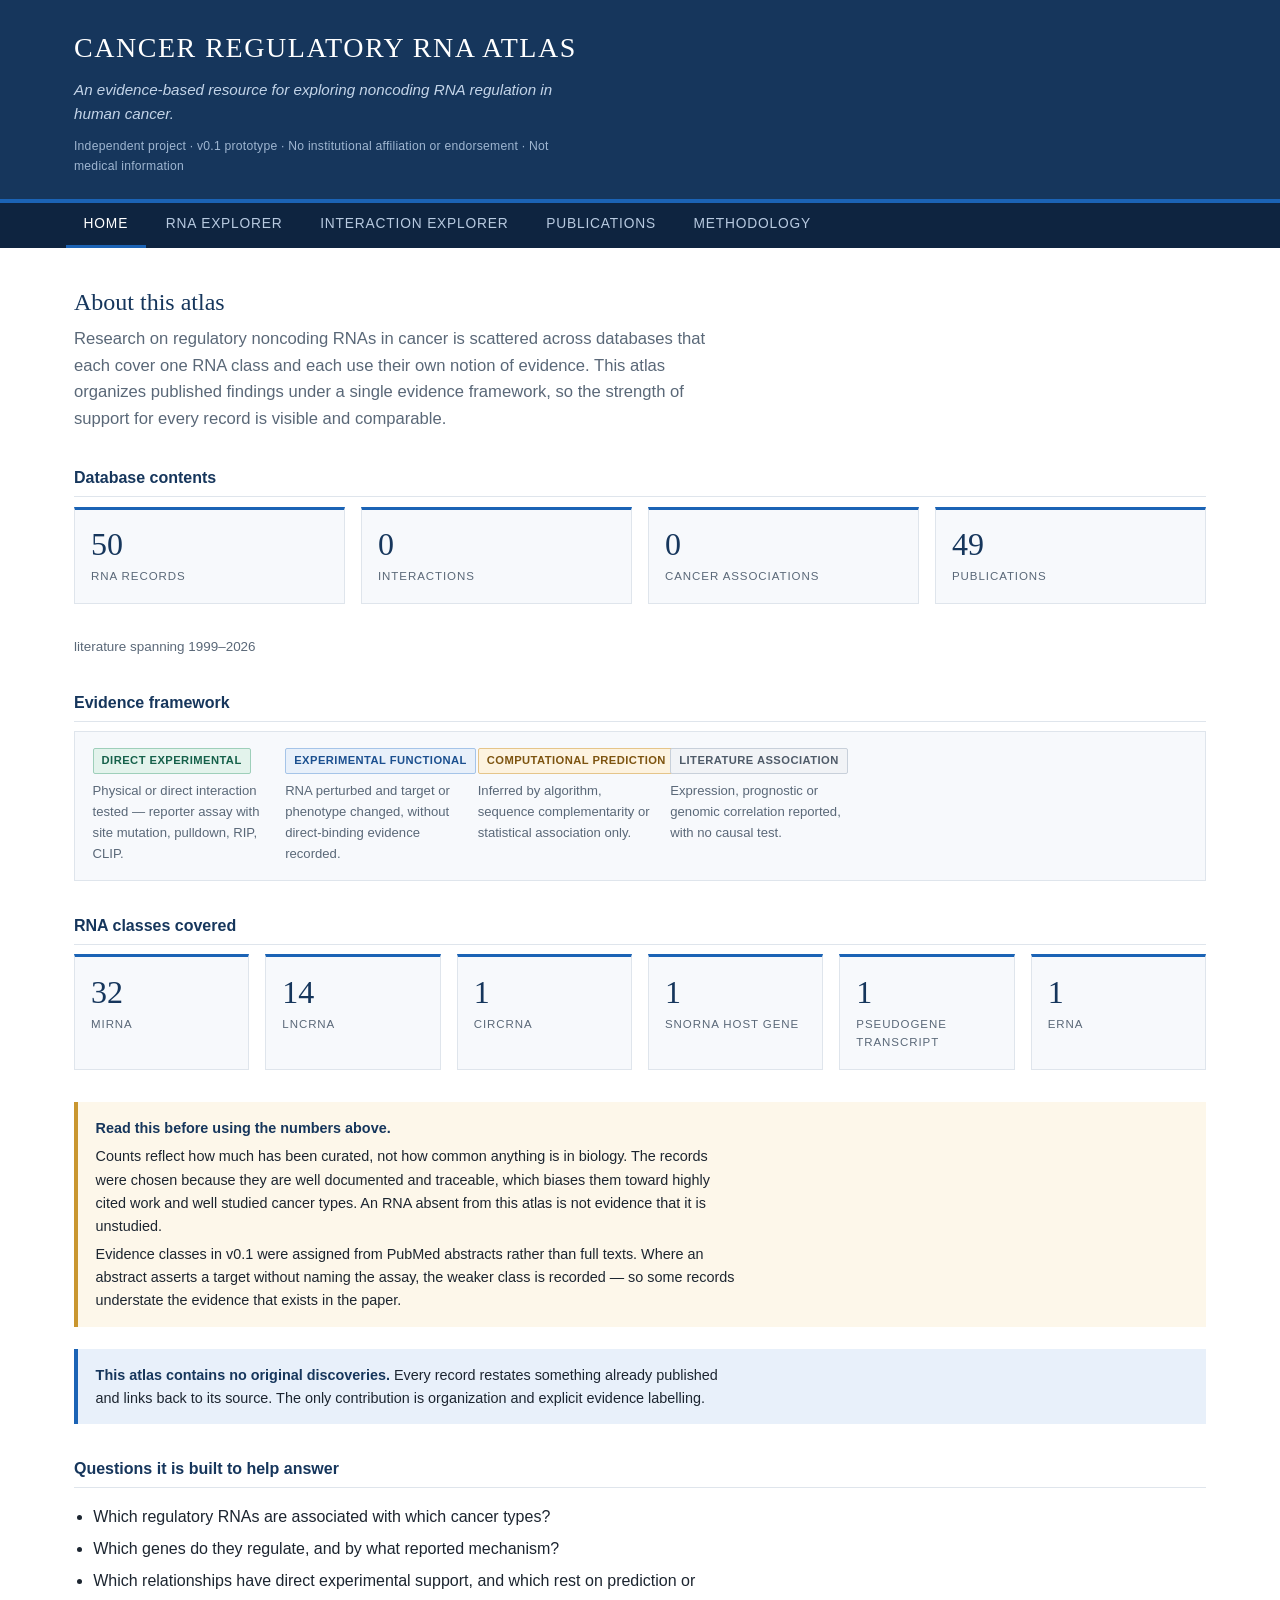
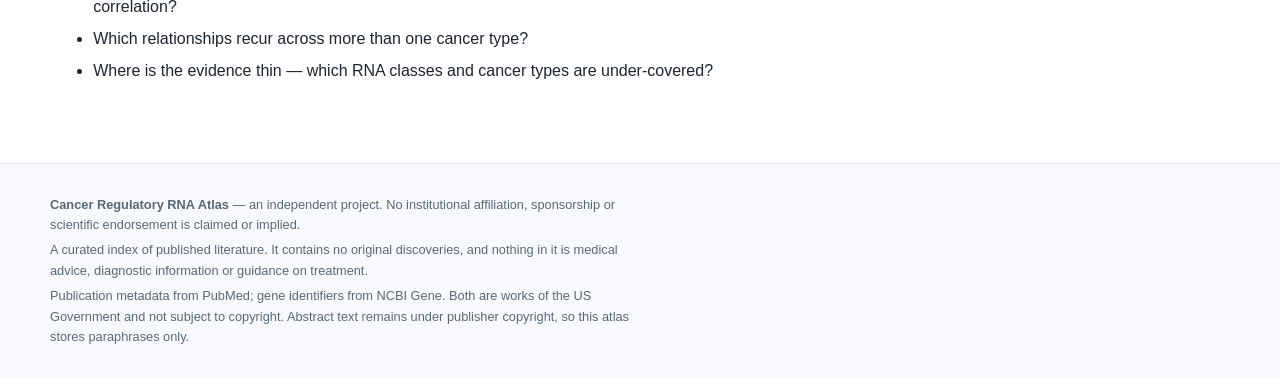
==== website/index.html @ 96b84d6e "Add website prototype, workbook, QC report and Night 1 status Website: five sections with working se" ====
<!DOCTYPE html>
<html lang="en">
<head>
<meta charset="utf-8">
<meta name="viewport" content="width=device-width, initial-scale=1">
<title>Cancer Regulatory RNA Atlas</title>
<meta name="description" content="An evidence-based resource for exploring noncoding RNA regulation in human cancer.">
<link rel="stylesheet" href="styles.css">
</head>
<body>

<header class="masthead">
  <div class="masthead-inner">
    <h1>Cancer Regulatory RNA Atlas</h1>
    <p class="subtitle">An evidence-based resource for exploring noncoding RNA regulation in human cancer.</p>
    <p class="disclaimer">Independent project &middot; v0.1 prototype &middot; No institutional affiliation or endorsement &middot; Not medical information</p>
  </div>
</header>

<nav class="tabs">
  <ul role="tablist">
    <li><button role="tab" data-panel="home" aria-selected="true">Home</button></li>
    <li><button role="tab" data-panel="rnas" aria-selected="false">RNA Explorer</button></li>
    <li><button role="tab" data-panel="interactions" aria-selected="false">Interaction Explorer</button></li>
    <li><button role="tab" data-panel="publications" aria-selected="false">Publications</button></li>
    <li><button role="tab" data-panel="methodology" aria-selected="false">Methodology</button></li>
  </ul>
</nav>

<main>

<!-- ============================ HOME ============================ -->
<section class="panel" id="panel-home">
  <h2>About this atlas</h2>
  <p class="lede">
    Research on regulatory noncoding RNAs in cancer is scattered across databases that each cover
    one RNA class and each use their own notion of evidence. This atlas organizes published
    findings under a single evidence framework, so the strength of support for every record is
    visible and comparable.
  </p>

  <h3>Database contents</h3>
  <div class="stats" id="home-stats"></div>
  <p class="result-count" id="home-generated"></p>

  <h3>Evidence framework</h3>
  <div class="ev-key">
    <div><span class="ev ev-direct">Direct experimental</span>
      Physical or direct interaction tested — reporter assay with site mutation, pulldown, RIP, CLIP.</div>
    <div><span class="ev ev-functional">Experimental functional</span>
      RNA perturbed and target or phenotype changed, without direct-binding evidence recorded.</div>
    <div><span class="ev ev-computational">Computational prediction</span>
      Inferred by algorithm, sequence complementarity or statistical association only.</div>
    <div><span class="ev ev-literature">Literature association</span>
      Expression, prognostic or genomic correlation reported, with no causal test.</div>
  </div>

  <h3>RNA classes covered</h3>
  <div class="stats" id="home-categories"></div>

  <div class="notice caution">
    <p><strong>Read this before using the numbers above.</strong></p>
    <p>Counts reflect how much has been curated, not how common anything is in biology. The records
      were chosen because they are well documented and traceable, which biases them toward highly
      cited work and well studied cancer types. An RNA absent from this atlas is not evidence that
      it is unstudied.</p>
    <p>Evidence classes in v0.1 were assigned from PubMed abstracts rather than full texts. Where an
      abstract asserts a target without naming the assay, the weaker class is recorded — so some
      records understate the evidence that exists in the paper.</p>
  </div>

  <div class="notice">
    <p><strong>This atlas contains no original discoveries.</strong> Every record restates something
      already published and links back to its source. The only contribution is organization and
      explicit evidence labelling.</p>
  </div>

  <h3>Questions it is built to help answer</h3>
  <ul class="plain">
    <li>Which regulatory RNAs are associated with which cancer types?</li>
    <li>Which genes do they regulate, and by what reported mechanism?</li>
    <li>Which relationships have direct experimental support, and which rest on prediction or correlation?</li>
    <li>Which relationships recur across more than one cancer type?</li>
    <li>Where is the evidence thin — which RNA classes and cancer types are under-covered?</li>
  </ul>
</section>

<!-- ======================== RNA EXPLORER ======================== -->
<section class="panel" id="panel-rnas" hidden>
  <h2>RNA Explorer</h2>
  <p class="lede">Curated regulatory noncoding RNA records. Every identifier was resolved against
    NCBI Gene during curation; none were entered from memory.</p>

  <div class="controls">
    <div class="field grow">
      <label for="rna-q">Search name, alias or identifier</label>
      <input type="search" id="rna-q" placeholder="e.g. HOTAIR, MIR21, NCBIGene:378938" autocomplete="off">
    </div>
    <div class="field">
      <label for="rna-cat">RNA class</label>
      <select id="rna-cat"><option value="">All classes</option></select>
    </div>
    <div class="field">
      <label for="rna-id-state">Identifier</label>
      <select id="rna-id-state">
        <option value="">Any</option>
        <option value="has">Has stable identifier</option>
        <option value="none">No identifier available</option>
      </select>
    </div>
    <div class="field">
      <label for="rna-sort">Sort</label>
      <select id="rna-sort">
        <option value="name">Name (A&ndash;Z)</option>
        <option value="category">RNA class</option>
      </select>
    </div>
    <button class="reset" data-reset="rnas">Reset</button>
  </div>

  <p class="result-count" id="rna-count"></p>
  <div id="rna-results"></div>
</section>

<!-- ==================== INTERACTION EXPLORER ==================== -->
<section class="panel" id="panel-interactions" hidden>
  <h2>Interaction Explorer</h2>
  <p class="lede">RNA&ndash;target relationships, each carrying one evidence class and a resolvable
    source citation.</p>

  <div class="controls">
    <div class="field grow">
      <label for="int-q">Search RNA, target or method</label>
      <input type="search" id="int-q" placeholder="e.g. PTEN, sponging, reporter assay" autocomplete="off">
    </div>
    <div class="field">
      <label for="int-ev">Evidence class</label>
      <select id="int-ev"><option value="">All classes</option></select>
    </div>
    <div class="field">
      <label for="int-cancer">Cancer type</label>
      <select id="int-cancer"><option value="">All cancer types</option></select>
    </div>
    <div class="field">
      <label for="int-type">Interaction type</label>
      <select id="int-type"><option value="">All types</option></select>
    </div>
    <button class="reset" data-reset="interactions">Reset</button>
  </div>

  <p class="result-count" id="int-count"></p>
  <div id="int-results"></div>

  <h3>Cancer associations</h3>
  <p>RNA&ndash;cancer associations without a specific gene target — expression differences,
    prognostic associations and genomic alterations.</p>
  <p class="result-count" id="assoc-count"></p>
  <div id="assoc-results"></div>
</section>

<!-- ======================== PUBLICATIONS ======================== -->
<section class="panel" id="panel-publications" hidden>
  <h2>Publications</h2>
  <p class="lede">Supporting literature. All metadata was verified against PubMed during curation.
    Papers flagged in PubMed as retracted were excluded; errata and published comments are kept and
    flagged so a reader can follow them.</p>

  <div class="controls">
    <div class="field grow">
      <label for="pub-q">Search title, author or journal</label>
      <input type="search" id="pub-q" placeholder="e.g. Calin, Nature, enhancer RNA" autocomplete="off">
    </div>
    <div class="field">
      <label for="pub-year-min">Year from</label>
      <input type="number" id="pub-year-min" min="1900" max="2100" placeholder="1999">
    </div>
    <div class="field">
      <label for="pub-year-max">Year to</label>
      <input type="number" id="pub-year-max" min="1900" max="2100" placeholder="2026">
    </div>
    <div class="field">
      <label for="pub-sort">Sort</label>
      <select id="pub-sort">
        <option value="year-desc">Year (newest first)</option>
        <option value="year-asc">Year (oldest first)</option>
        <option value="journal">Journal (A&ndash;Z)</option>
      </select>
    </div>
    <button class="reset" data-reset="publications">Reset</button>
  </div>

  <p class="result-count" id="pub-count"></p>
  <div id="pub-results"></div>
</section>

<!-- ======================== METHODOLOGY ======================== -->
<section class="panel" id="panel-methodology" hidden>
  <h2>Methodology, sources and limitations</h2>
  <p class="lede">The full documents live in the repository under <code>documentation/</code>. This is
    a summary of how records were made and what they can and cannot support.</p>

  <h3>How records were curated</h3>
  <p>Records were curated by hand from two official sources: <a href="https://pubmed.ncbi.nlm.nih.gov/">PubMed</a>
    via the <a href="https://www.ncbi.nlm.nih.gov/books/NBK25501/">NCBI E-utilities</a> for publication
    metadata and abstracts, and <a href="https://www.ncbi.nlm.nih.gov/gene/">NCBI Gene</a> for stable
    identifiers. Nothing was entered from memory. Where a candidate identifier did not resolve to
    the expected paper, the candidate was discarded rather than corrected by guesswork; the
    discarded candidates are recorded in the repository.</p>

  <h3>Evidence classification rules</h3>
  <dl class="defs">
    <dt><span class="ev ev-direct">Direct experimental</span></dt>
    <dd>The publication reports a physical or direct interaction test — a reporter assay with
      binding-site mutation, RNA pulldown, RIP, CLIP or equivalent.</dd>
    <dt><span class="ev ev-functional">Experimental functional</span></dt>
    <dd>The RNA was perturbed experimentally and the target or phenotype changed, but no
      direct-binding evidence is recorded in the source consulted.</dd>
    <dt><span class="ev ev-computational">Computational prediction</span></dt>
    <dd>Inferred by algorithm, sequence complementarity or statistical association only. Never
      recorded as experimentally validated.</dd>
    <dt><span class="ev ev-literature">Literature association</span></dt>
    <dd>Expression correlation, clinical or prognostic association, or genomic alteration, with no
      causal test.</dd>
  </dl>
  <p>The class reflects what the consulted source actually states. Where a source asserts a target
    relationship without naming the assay, the weaker class is recorded and the ambiguity noted on
    the record.</p>

  <h3>Missing information</h3>
  <p>An empty field means nothing was recorded. It never means the source tested and found no
    effect. This atlas holds no negative results, because the literature largely does not publish
    them.</p>

  <h3>Retraction screening</h3>
  <p>Parts of the noncoding-RNA literature, particularly lncRNA sponge papers from roughly
    2016&ndash;2020, have been affected by retractions and paper-mill output. Every candidate was
    checked for PubMed publication-type flags. Papers flagged as retracted were excluded. This
    used PubMed flags only; Retraction Watch has not yet been checked, and PubMed flags can lag a
    publisher's notice.</p>

  <h3>Known limitations</h3>
  <ul class="plain">
    <li><strong>Provisional evidence classes.</strong> v0.1 classes come from abstracts, not full texts.</li>
    <li><strong>Small, non-random sample.</strong> Counts measure curation effort, not biological frequency.</li>
    <li><strong>Thin enhancer RNA coverage.</strong> No curated database catalogues eRNA&ndash;target
      interactions the way miRTarBase does for miRNAs, so eRNA records come from individual papers
      and several eRNAs have no stable identifier anywhere. This is a gap in the field.</li>
    <li><strong>miRNA over-representation.</strong> miRNA databases are the most accessible, which
      pulls any atlas toward miRNAs unless it is corrected for deliberately.</li>
    <li><strong>Correlation is not causation.</strong> A literature association says nothing about
      mechanism or direction of causation.</li>
    <li><strong>No inferred mechanism.</strong> Interactions are not chained into pathways that no
      source states.</li>
    <li><strong>Not clinical information.</strong> This is a literature index for research purposes.</li>
  </ul>

  <h3>Source status</h3>
  <p>Resources reached during curation and used for records: PubMed / E-utilities, NCBI Gene, and
    Europe PMC (partially, before it began rate limiting). Resources named in the project plan but
    not yet accessed: miRTarBase, ENCORI / starBase, RNAcentral, LncBook, LncRNADisease and GEO.
    Their licence terms must be read before any record is imported from them.</p>
</section>

</main>

<footer>
  <div class="inner">
    <p><strong>Cancer Regulatory RNA Atlas</strong> &mdash; an independent project. No institutional
      affiliation, sponsorship or scientific endorsement is claimed or implied.</p>
    <p>A curated index of published literature. It contains no original discoveries, and nothing in
      it is medical advice, diagnostic information or guidance on treatment.</p>
    <p>Publication metadata from PubMed; gene identifiers from NCBI Gene. Both are works of the
      US Government and not subject to copyright. Abstract text remains under publisher copyright,
      so this atlas stores paraphrases only.</p>
  </div>
</footer>

<script src="data/data.js"></script>
<script src="script.js"></script>
</body>
</html>
---- website/styles.css ----
/* Cancer Regulatory RNA Atlas — biomedical research aesthetic:
   white ground, deep navy structure, blue accents, generous measure. */

:root {
  --navy: #16365c;
  --navy-deep: #0e2440;
  --blue: #1b63b5;
  --blue-light: #e8f0fa;
  --rule: #dfe5ec;
  --ink: #1c2530;
  --ink-soft: #5a6878;
  --bg-tint: #f7f9fc;

  /* Evidence classes, strongest to weakest. */
  --ev-direct-bg: #e3f3ec;    --ev-direct-fg: #15604a;   --ev-direct-br: #9ecfba;
  --ev-func-bg: #e8f0fa;      --ev-func-fg: #1b4f8f;     --ev-func-br: #a5c4e8;
  --ev-comp-bg: #fdf3e0;      --ev-comp-fg: #7d5410;     --ev-comp-br: #e5c58a;
  --ev-lit-bg: #f1f3f6;       --ev-lit-fg: #4e5a68;      --ev-lit-br: #c8d0da;

  --sans: "Helvetica Neue", Helvetica, Arial, system-ui, sans-serif;
  --serif: Georgia, "Times New Roman", Times, serif;
}

* { box-sizing: border-box; }

html { scroll-behavior: smooth; }

body {
  margin: 0;
  font-family: var(--sans);
  font-size: 16px;
  line-height: 1.6;
  color: var(--ink);
  background: #fff;
  -webkit-font-smoothing: antialiased;
}

/* ---------- masthead ---------- */

.masthead {
  background: var(--navy);
  color: #fff;
  border-bottom: 4px solid var(--blue);
}

.masthead-inner {
  max-width: 1180px;
  margin: 0 auto;
  padding: 1.6rem 1.5rem 1.4rem;
}

.masthead h1 {
  margin: 0;
  font-family: var(--serif);
  font-size: 1.75rem;
  font-weight: normal;
  letter-spacing: 0.055em;
  text-transform: uppercase;
}

.masthead .subtitle {
  margin: 0.45rem 0 0;
  font-size: 0.95rem;
  color: #c3d4e8;
  font-style: italic;
  max-width: 62ch;
}

.masthead .disclaimer {
  margin: 0.7rem 0 0;
  font-size: 0.76rem;
  color: #9fb6d1;
  letter-spacing: 0.02em;
}

/* ---------- navigation ---------- */

nav.tabs {
  background: var(--navy-deep);
  position: sticky;
  top: 0;
  z-index: 20;
}

nav.tabs ul {
  max-width: 1180px;
  margin: 0 auto;
  padding: 0 1rem;
  list-style: none;
  display: flex;
  flex-wrap: wrap;
  gap: 0.15rem;
}

nav.tabs button {
  background: none;
  border: none;
  border-bottom: 3px solid transparent;
  color: #b8cae0;
  font-family: inherit;
  font-size: 0.86rem;
  letter-spacing: 0.06em;
  text-transform: uppercase;
  padding: 0.85rem 1.1rem;
  cursor: pointer;
  transition: color 0.12s, border-color 0.12s, background 0.12s;
}

nav.tabs button:hover { color: #fff; background: rgba(255, 255, 255, 0.05); }
nav.tabs button[aria-selected="true"] { color: #fff; border-bottom-color: var(--blue); }
nav.tabs button:focus-visible { outline: 2px solid #8fb8e8; outline-offset: -2px; }

/* ---------- layout ---------- */

main {
  max-width: 1180px;
  margin: 0 auto;
  padding: 2.2rem 1.5rem 4rem;
}

.panel[hidden] { display: none; }

h2 {
  font-family: var(--serif);
  font-size: 1.5rem;
  font-weight: normal;
  color: var(--navy);
  margin: 0 0 0.3rem;
}

h3 {
  font-size: 1rem;
  color: var(--navy);
  margin: 2rem 0 0.6rem;
  padding-bottom: 0.35rem;
  border-bottom: 1px solid var(--rule);
}

.lede {
  font-size: 1.04rem;
  color: var(--ink-soft);
  max-width: 72ch;
  margin: 0 0 1.8rem;
}

p { max-width: 76ch; }

a { color: var(--blue); text-decoration-thickness: 1px; text-underline-offset: 2px; }
a:hover { color: var(--navy); }

/* ---------- statistics ---------- */

.stats {
  display: grid;
  grid-template-columns: repeat(auto-fit, minmax(150px, 1fr));
  gap: 1rem;
  margin: 0 0 2rem;
}

.stat {
  border: 1px solid var(--rule);
  border-top: 3px solid var(--blue);
  padding: 1.1rem 1rem;
  background: var(--bg-tint);
}

.stat .n {
  font-family: var(--serif);
  font-size: 2rem;
  color: var(--navy);
  line-height: 1.1;
  display: block;
}

.stat .label {
  font-size: 0.72rem;
  letter-spacing: 0.08em;
  text-transform: uppercase;
  color: var(--ink-soft);
  margin-top: 0.3rem;
  display: block;
}

/* ---------- evidence badges ---------- */

.ev {
  display: inline-block;
  font-size: 0.7rem;
  letter-spacing: 0.04em;
  text-transform: uppercase;
  padding: 0.18rem 0.5rem;
  border-radius: 2px;
  border: 1px solid;
  white-space: nowrap;
  font-weight: 600;
}

.ev-direct { background: var(--ev-direct-bg); color: var(--ev-direct-fg); border-color: var(--ev-direct-br); }
.ev-functional { background: var(--ev-func-bg); color: var(--ev-func-fg); border-color: var(--ev-func-br); }
.ev-computational { background: var(--ev-comp-bg); color: var(--ev-comp-fg); border-color: var(--ev-comp-br); }
.ev-literature { background: var(--ev-lit-bg); color: var(--ev-lit-fg); border-color: var(--ev-lit-br); }
.ev-unknown { background: #fdecec; color: #8c2a2a; border-color: #e5a9a9; }

.ev-key {
  display: flex;
  flex-wrap: wrap;
  gap: 1.1rem;
  padding: 1rem 1.1rem;
  background: var(--bg-tint);
  border: 1px solid var(--rule);
  margin: 0 0 1.6rem;
}

.ev-key div { font-size: 0.82rem; color: var(--ink-soft); max-width: 24ch; }
.ev-key .ev { margin-bottom: 0.35rem; }

/* ---------- controls ---------- */

.controls {
  display: flex;
  flex-wrap: wrap;
  gap: 0.9rem;
  align-items: flex-end;
  padding: 1.1rem;
  border: 1px solid var(--rule);
  background: var(--bg-tint);
  margin: 0 0 1.2rem;
}

.field { display: flex; flex-direction: column; gap: 0.3rem; }
.field.grow { flex: 1 1 260px; }

.field label {
  font-size: 0.72rem;
  letter-spacing: 0.07em;
  text-transform: uppercase;
  color: var(--ink-soft);
  font-weight: 600;
}

.field input,
.field select {
  font-family: inherit;
  font-size: 0.92rem;
  color: var(--ink);
  padding: 0.5rem 0.6rem;
  border: 1px solid #c3ccd8;
  border-radius: 2px;
  background: #fff;
  min-width: 150px;
}

.field input:focus,
.field select:focus { outline: 2px solid var(--blue); outline-offset: -1px; border-color: var(--blue); }

button.reset {
  font-family: inherit;
  font-size: 0.8rem;
  letter-spacing: 0.05em;
  text-transform: uppercase;
  padding: 0.55rem 0.9rem;
  border: 1px solid var(--navy);
  background: #fff;
  color: var(--navy);
  border-radius: 2px;
  cursor: pointer;
}

button.reset:hover { background: var(--navy); color: #fff; }

.result-count {
  font-size: 0.84rem;
  color: var(--ink-soft);
  margin: 0 0 0.7rem;
}

.result-count strong { color: var(--navy); }

/* ---------- tables ---------- */

.table-wrap { overflow-x: auto; border: 1px solid var(--rule); }

table { border-collapse: collapse; width: 100%; font-size: 0.89rem; }

thead th {
  background: var(--navy);
  color: #fff;
  text-align: left;
  font-size: 0.72rem;
  letter-spacing: 0.07em;
  text-transform: uppercase;
  padding: 0.65rem 0.75rem;
  white-space: nowrap;
  position: sticky;
  top: 0;
}

tbody td {
  padding: 0.6rem 0.75rem;
  border-top: 1px solid var(--rule);
  vertical-align: top;
}

tbody tr:nth-child(even) { background: #fafbfd; }
tbody tr:hover { background: var(--blue-light); }

td.name { font-weight: 600; color: var(--navy); white-space: nowrap; }
td.title { min-width: 320px; }
td.note { color: var(--ink-soft); font-size: 0.83rem; min-width: 200px; }
td.num { white-space: nowrap; }

.cat {
  font-size: 0.72rem;
  letter-spacing: 0.04em;
  text-transform: uppercase;
  color: var(--ink-soft);
  border: 1px solid var(--rule);
  background: #fff;
  padding: 0.15rem 0.45rem;
  border-radius: 2px;
  white-space: nowrap;
}

.empty-cell { color: #a8b2bf; }

.empty-state {
  padding: 2.2rem 1.4rem;
  text-align: center;
  color: var(--ink-soft);
  background: var(--bg-tint);
  border: 1px dashed var(--rule);
}

.empty-state strong { display: block; color: var(--navy); margin-bottom: 0.4rem; font-size: 1rem; }

/* ---------- notices ---------- */

.notice {
  border-left: 4px solid var(--blue);
  background: var(--blue-light);
  padding: 0.9rem 1.1rem;
  margin: 1.4rem 0;
  font-size: 0.9rem;
}

.notice.caution { border-left-color: #c9962f; background: #fdf7ea; }
.notice p { margin: 0.35rem 0; max-width: 80ch; }
.notice p:first-child { margin-top: 0; }
.notice p:last-child { margin-bottom: 0; }
.notice strong { color: var(--navy); }

dl.defs { margin: 0; }
dl.defs dt { font-weight: 600; color: var(--navy); margin-top: 1rem; font-size: 0.95rem; }
dl.defs dd { margin: 0.25rem 0 0; color: var(--ink-soft); max-width: 78ch; }

ul.plain { max-width: 78ch; padding-left: 1.2rem; }
ul.plain li { margin: 0.4rem 0; }

footer {
  border-top: 1px solid var(--rule);
  background: var(--bg-tint);
  padding: 1.6rem 1.5rem;
  font-size: 0.8rem;
  color: var(--ink-soft);
}

footer .inner { max-width: 1180px; margin: 0 auto; }
footer p { margin: 0.3rem 0; max-width: 84ch; }

@media (max-width: 640px) {
  .masthead h1 { font-size: 1.3rem; }
  main { padding: 1.5rem 1rem 3rem; }
  .controls { padding: 0.9rem; }
  .field input, .field select { min-width: 0; width: 100%; }
  .field.grow { flex-basis: 100%; }
  thead th { position: static; }
}
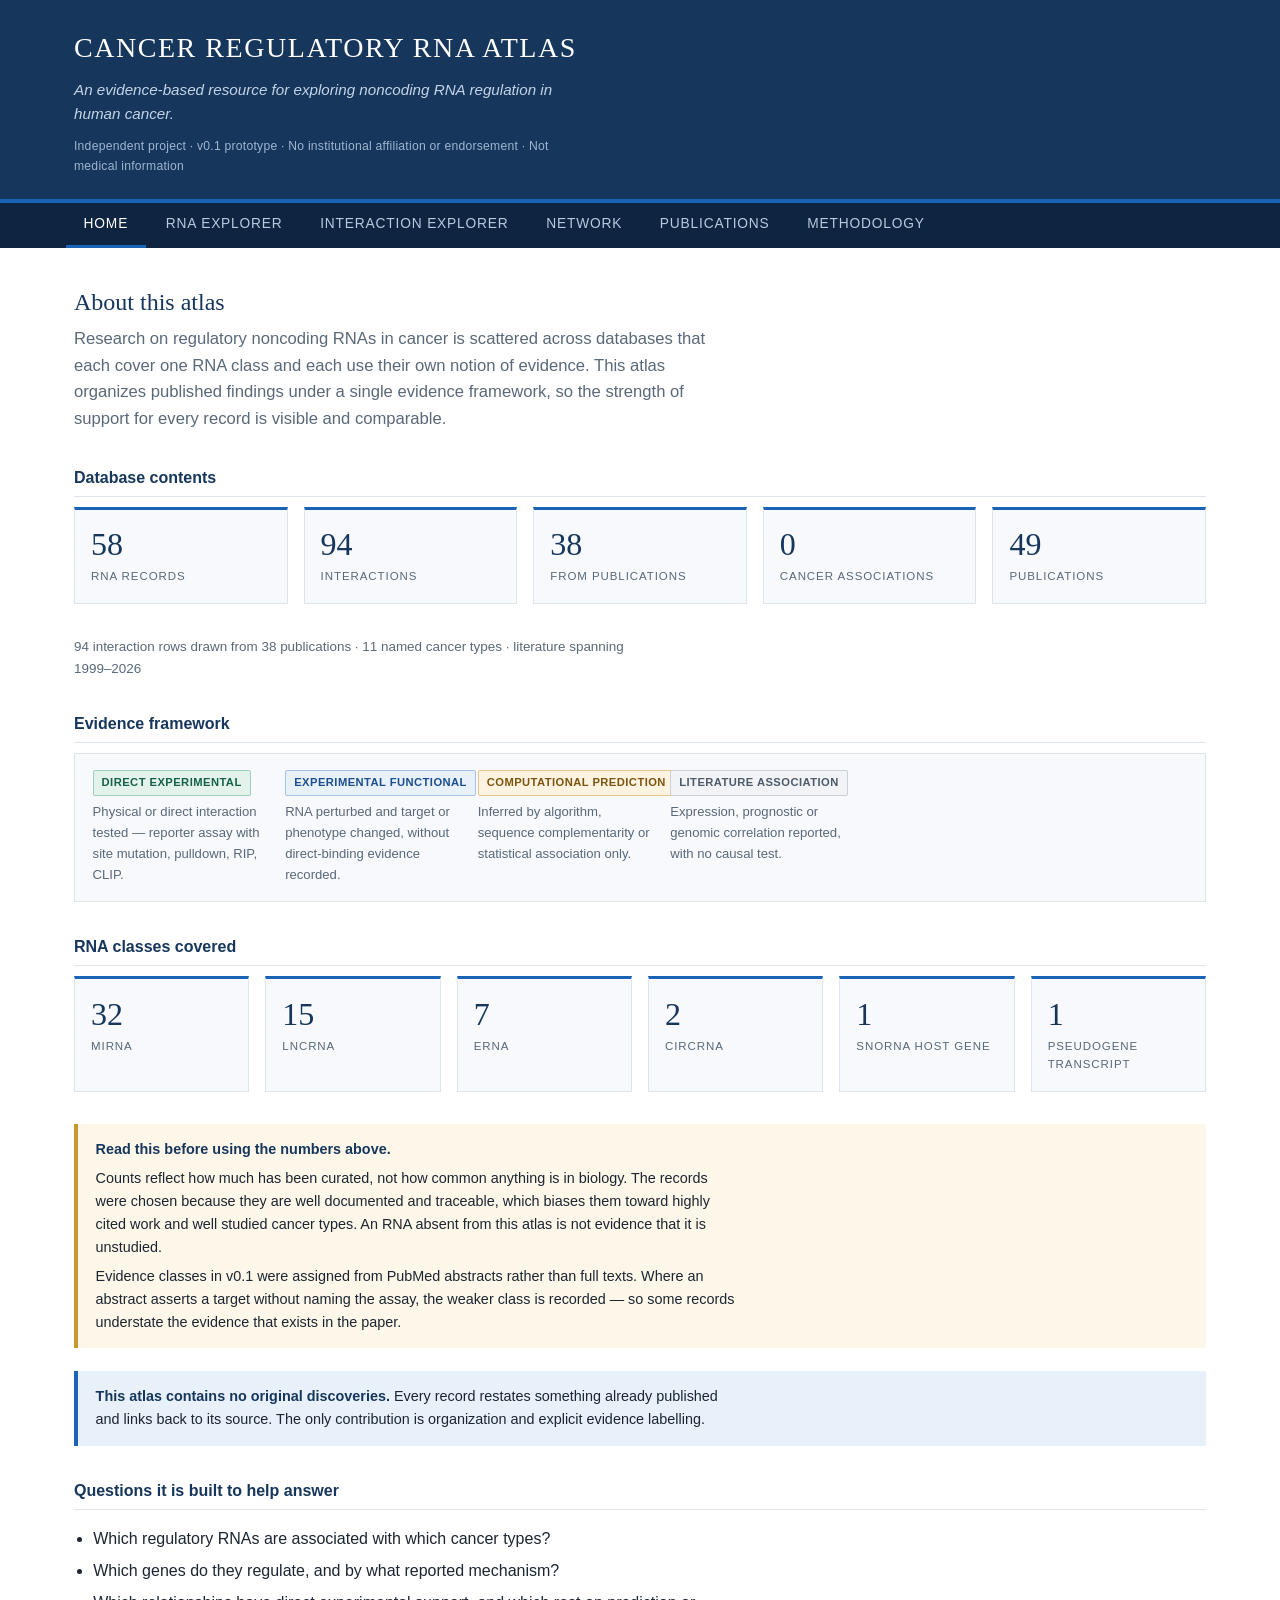
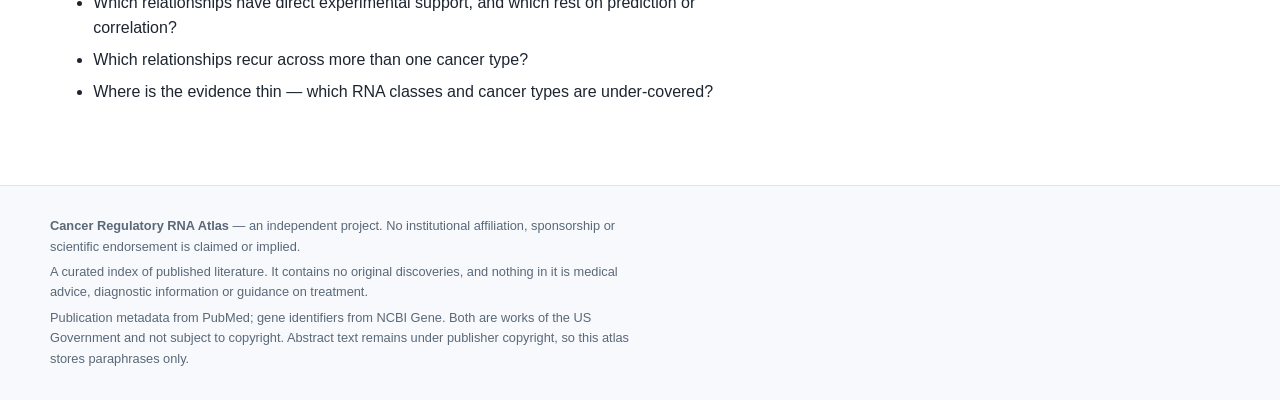
==== commit be3907d4: "Add interactive regulatory network and derive publication metadata Network tab: force-directed RNA/t" ====
--- a/website/index.html
+++ b/website/index.html
@@ -22,6 +22,7 @@
     <li><button role="tab" data-panel="home" aria-selected="true">Home</button></li>
     <li><button role="tab" data-panel="rnas" aria-selected="false">RNA Explorer</button></li>
     <li><button role="tab" data-panel="interactions" aria-selected="false">Interaction Explorer</button></li>
+    <li><button role="tab" data-panel="network" aria-selected="false">Network</button></li>
     <li><button role="tab" data-panel="publications" aria-selected="false">Publications</button></li>
     <li><button role="tab" data-panel="methodology" aria-selected="false">Methodology</button></li>
   </ul>
@@ -156,6 +157,51 @@
     prognostic associations and genomic alterations.</p>
   <p class="result-count" id="assoc-count"></p>
   <div id="assoc-results"></div>
+</section>
+
+<!-- ========================== NETWORK ========================== -->
+<section class="panel" id="panel-network" hidden>
+  <h2>Regulatory network</h2>
+  <p class="lede">Every curated RNA&ndash;target relationship as one graph. Circles are regulatory
+    RNAs, coloured by class; squares are target genes. Node size reflects how many interactions
+    a node has, so hubs and convergent targets stand out.</p>
+
+  <div class="controls">
+    <div class="field">
+      <label for="net-ev">Evidence class</label>
+      <select id="net-ev"><option value="">All classes</option></select>
+    </div>
+    <div class="field">
+      <label for="net-cancer">Cancer type</label>
+      <select id="net-cancer"><option value="">All cancer types</option></select>
+    </div>
+    <div class="field">
+      <label for="net-class">RNA class</label>
+      <select id="net-class"><option value="">All RNA classes</option></select>
+    </div>
+    <button class="reset" id="net-reset">Reset</button>
+  </div>
+
+  <p class="result-count" id="net-count"></p>
+  <div class="net-legend" id="net-legend"></div>
+
+  <div class="net-wrap">
+    <svg id="net-svg" viewBox="0 0 900 560" role="img"
+         aria-label="Force-directed graph of curated RNA-target interactions"></svg>
+    <aside class="net-detail" id="net-detail"></aside>
+  </div>
+
+  <div class="notice caution">
+    <p><strong>Line weight is evidence, and most lines are thin.</strong> Only a handful of
+      interactions carry direct experimental support; the rest were classed from abstracts that
+      assert a target without naming an assay. A dense-looking neighbourhood is not a
+      well-evidenced one &mdash; hover any node and read the classes.</p>
+    <p>The graph shows curated rows, not biology. An RNA with one edge here may have many in the
+      literature; it simply has not been curated yet.</p>
+  </div>
+
+  <p>A table of the same records, with methods and citations, is in the
+    <a href="#interactions" data-goto="interactions">Interaction Explorer</a>.</p>
 </section>
 
 <!-- ======================== PUBLICATIONS ======================== -->
@@ -276,6 +322,7 @@
 </footer>
 
 <script src="data/data.js"></script>
+<script src="network.js"></script>
 <script src="script.js"></script>
 </body>
 </html>
--- a/website/styles.css
+++ b/website/styles.css
@@ -375,3 +375,85 @@
   .field.grow { flex-basis: 100%; }
   thead th { position: static; }
 }
+
+/* ---------- network ---------- */
+
+.net-legend {
+  display: flex;
+  flex-wrap: wrap;
+  gap: 0.5rem 1.1rem;
+  align-items: center;
+  padding: 0.7rem 0.9rem;
+  background: var(--bg-tint);
+  border: 1px solid var(--rule);
+  border-bottom: none;
+  font-size: 0.78rem;
+  color: var(--ink-soft);
+}
+
+.net-key { display: inline-flex; align-items: center; gap: 0.35rem; white-space: nowrap; }
+.net-key-wide { white-space: normal; color: #7a8694; font-style: italic; }
+
+.net-wrap {
+  display: grid;
+  grid-template-columns: minmax(0, 1fr) 300px;
+  border: 1px solid var(--rule);
+  background: #fcfcfb;
+}
+
+#net-svg {
+  width: 100%;
+  height: auto;
+  display: block;
+  cursor: crosshair;
+  background:
+    linear-gradient(var(--rule) 1px, transparent 1px) 0 0 / 100% 56px,
+    linear-gradient(90deg, var(--rule) 1px, transparent 1px) 0 0 / 56px 100%;
+  background-color: #fcfcfb;
+  background-blend-mode: normal;
+  opacity: 1;
+}
+
+.net-detail {
+  border-left: 1px solid var(--rule);
+  padding: 1rem;
+  max-height: 560px;
+  overflow-y: auto;
+  background: #fff;
+}
+
+.net-detail h4 {
+  margin: 0 0 0.15rem;
+  font-family: var(--serif);
+  font-size: 1.05rem;
+  font-weight: normal;
+  color: var(--navy);
+}
+
+.net-sub {
+  margin: 0 0 0.8rem;
+  font-size: 0.74rem;
+  letter-spacing: 0.05em;
+  text-transform: uppercase;
+  color: var(--ink-soft);
+}
+
+.net-hint { font-size: 0.85rem; color: var(--ink-soft); margin: 0; }
+
+ul.net-list { list-style: none; margin: 0; padding: 0; }
+
+ul.net-list li {
+  padding: 0.5rem 0;
+  border-top: 1px solid var(--rule);
+  font-size: 0.83rem;
+  line-height: 1.45;
+}
+
+ul.net-list li:first-child { border-top: none; }
+ul.net-list .ev { font-size: 0.62rem; padding: 0.1rem 0.35rem; vertical-align: 1px; }
+.net-meta { color: var(--ink-soft); font-size: 0.78rem; }
+
+@media (max-width: 820px) {
+  .net-wrap { grid-template-columns: 1fr; }
+  .net-detail { border-left: none; border-top: 1px solid var(--rule); max-height: 320px; }
+}
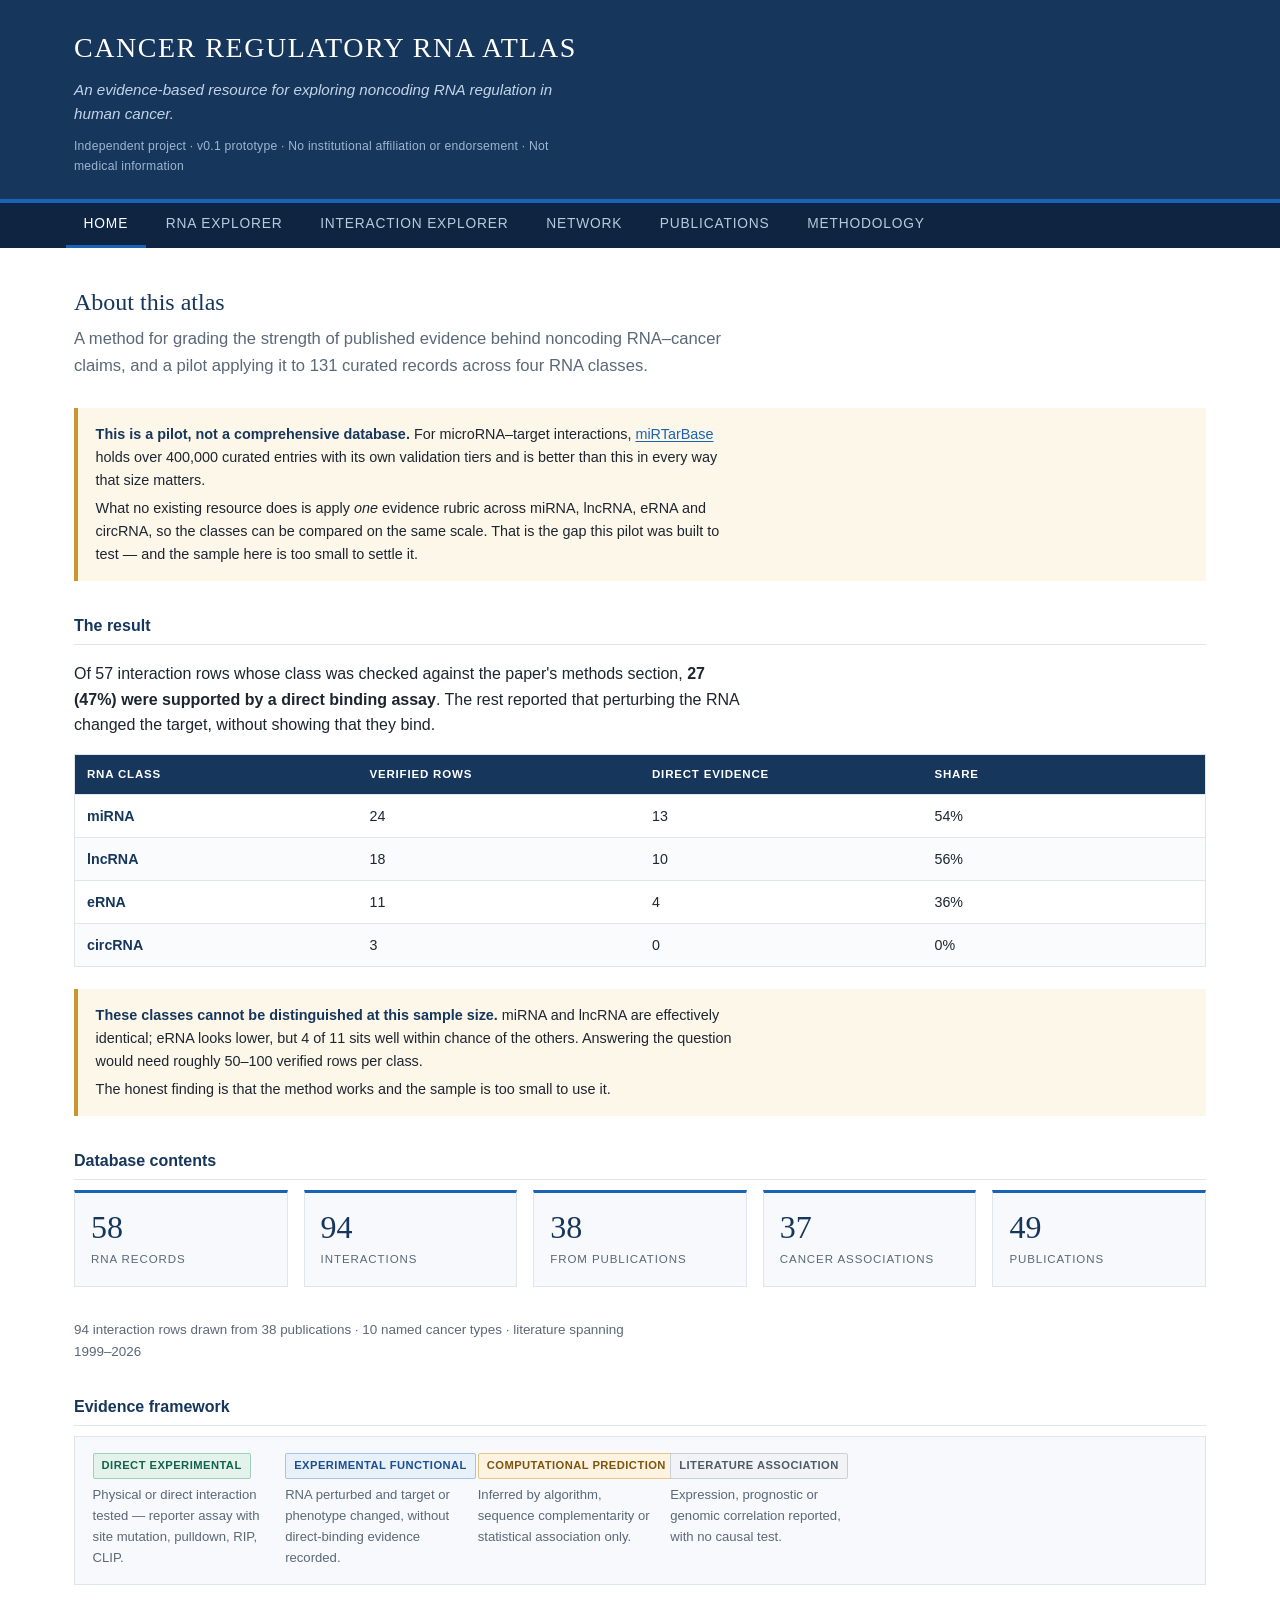
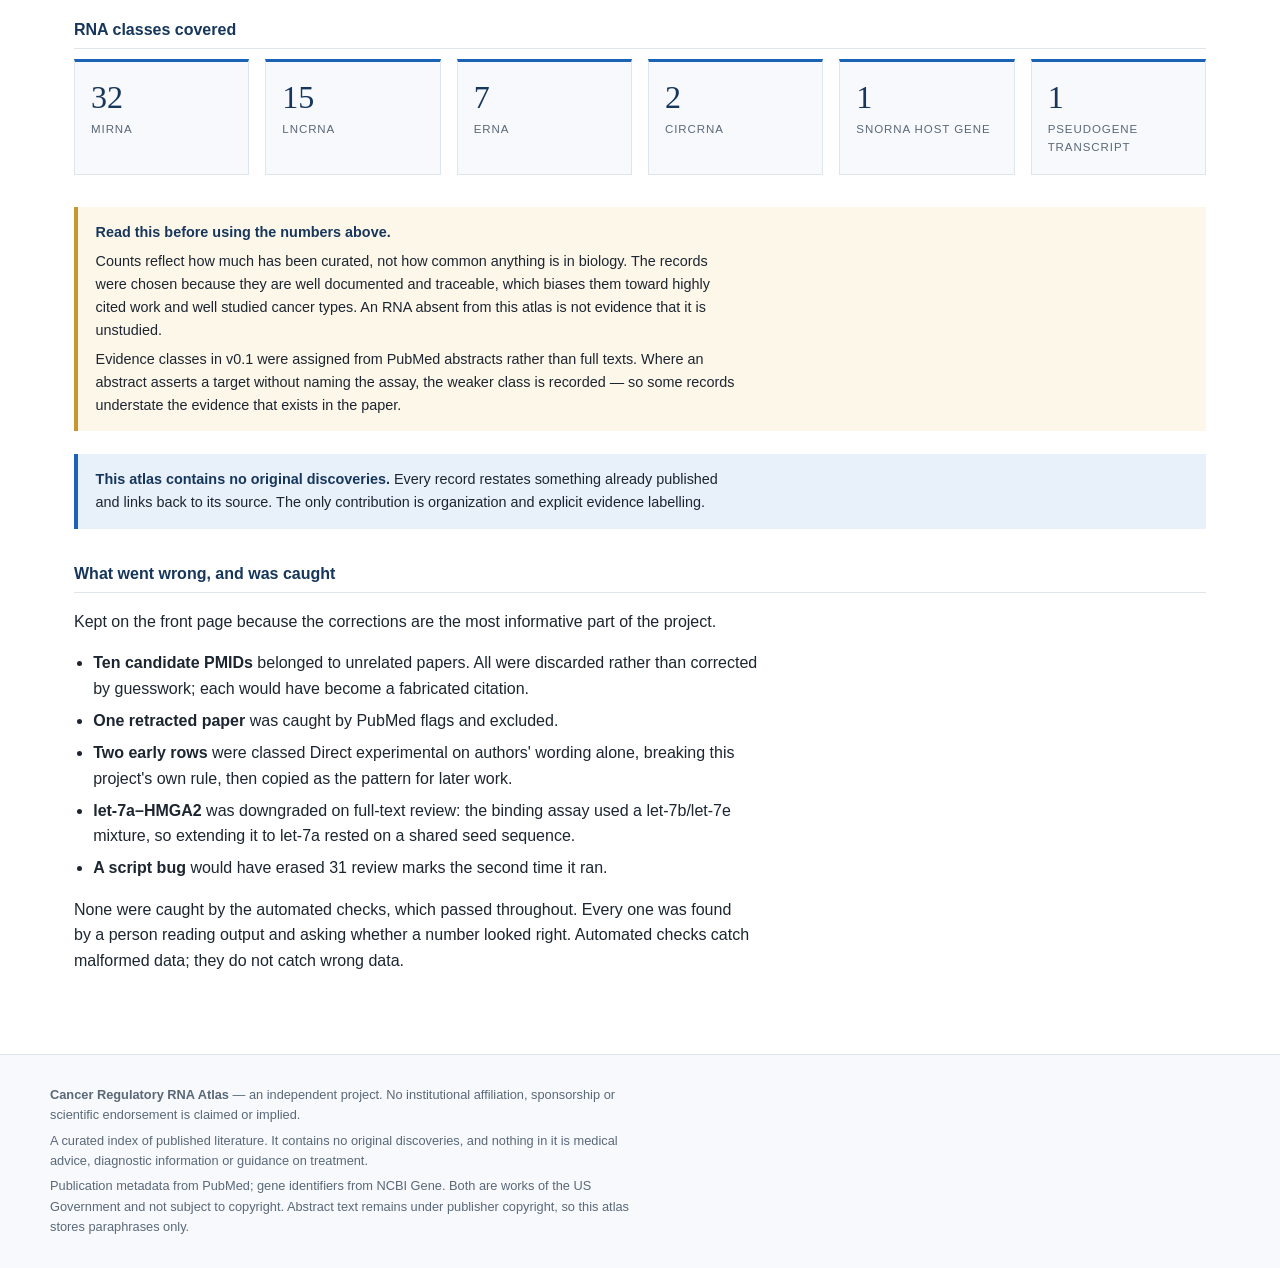
==== commit 33dc0bd3: "Reframe as a pilot: lead with the result and its limits The project was presenting itself as a resou" ====
--- a/website/index.html
+++ b/website/index.html
@@ -34,11 +34,43 @@
 <section class="panel" id="panel-home">
   <h2>About this atlas</h2>
   <p class="lede">
-    Research on regulatory noncoding RNAs in cancer is scattered across databases that each cover
-    one RNA class and each use their own notion of evidence. This atlas organizes published
-    findings under a single evidence framework, so the strength of support for every record is
-    visible and comparable.
+    A method for grading the strength of published evidence behind noncoding RNA&ndash;cancer
+    claims, and a pilot applying it to 131 curated records across four RNA classes.
   </p>
+
+  <div class="notice caution">
+    <p><strong>This is a pilot, not a comprehensive database.</strong> For microRNA&ndash;target
+      interactions, <a href="https://mirtarbase.cuhk.edu.cn/" target="_blank" rel="noopener">miRTarBase</a>
+      holds over 400,000 curated entries with its own validation tiers and is better than this in
+      every way that size matters.</p>
+    <p>What no existing resource does is apply <em>one</em> evidence rubric across miRNA, lncRNA,
+      eRNA and circRNA, so the classes can be compared on the same scale. That is the gap this
+      pilot was built to test &mdash; and the sample here is too small to settle it.</p>
+  </div>
+
+  <h3>The result</h3>
+  <p>Of 57 interaction rows whose class was checked against the paper's methods section,
+    <strong>27 (47%) were supported by a direct binding assay</strong>. The rest reported that
+    perturbing the RNA changed the target, without showing that they bind.</p>
+
+  <div class="table-wrap">
+    <table>
+      <thead><tr><th>RNA class</th><th>Verified rows</th><th>Direct evidence</th><th>Share</th></tr></thead>
+      <tbody>
+        <tr><td class="name">miRNA</td><td class="num">24</td><td class="num">13</td><td class="num">54%</td></tr>
+        <tr><td class="name">lncRNA</td><td class="num">18</td><td class="num">10</td><td class="num">56%</td></tr>
+        <tr><td class="name">eRNA</td><td class="num">11</td><td class="num">4</td><td class="num">36%</td></tr>
+        <tr><td class="name">circRNA</td><td class="num">3</td><td class="num">0</td><td class="num">0%</td></tr>
+      </tbody>
+    </table>
+  </div>
+
+  <div class="notice caution">
+    <p><strong>These classes cannot be distinguished at this sample size.</strong> miRNA and
+      lncRNA are effectively identical; eRNA looks lower, but 4 of 11 sits well within chance of
+      the others. Answering the question would need roughly 50&ndash;100 verified rows per class.</p>
+    <p>The honest finding is that the method works and the sample is too small to use it.</p>
+  </div>
 
   <h3>Database contents</h3>
   <div class="stats" id="home-stats"></div>
@@ -76,14 +108,21 @@
       explicit evidence labelling.</p>
   </div>
 
-  <h3>Questions it is built to help answer</h3>
+  <h3>What went wrong, and was caught</h3>
+  <p>Kept on the front page because the corrections are the most informative part of the project.</p>
   <ul class="plain">
-    <li>Which regulatory RNAs are associated with which cancer types?</li>
-    <li>Which genes do they regulate, and by what reported mechanism?</li>
-    <li>Which relationships have direct experimental support, and which rest on prediction or correlation?</li>
-    <li>Which relationships recur across more than one cancer type?</li>
-    <li>Where is the evidence thin — which RNA classes and cancer types are under-covered?</li>
+    <li><strong>Ten candidate PMIDs</strong> belonged to unrelated papers. All were discarded
+      rather than corrected by guesswork; each would have become a fabricated citation.</li>
+    <li><strong>One retracted paper</strong> was caught by PubMed flags and excluded.</li>
+    <li><strong>Two early rows</strong> were classed Direct experimental on authors' wording
+      alone, breaking this project's own rule, then copied as the pattern for later work.</li>
+    <li><strong>let-7a&ndash;HMGA2</strong> was downgraded on full-text review: the binding assay
+      used a let-7b/let-7e mixture, so extending it to let-7a rested on a shared seed sequence.</li>
+    <li><strong>A script bug</strong> would have erased 31 review marks the second time it ran.</li>
   </ul>
+  <p>None were caught by the automated checks, which passed throughout. Every one was found by a
+    person reading output and asking whether a number looked right. Automated checks catch
+    malformed data; they do not catch wrong data.</p>
 </section>
 
 <!-- ======================== RNA EXPLORER ======================== -->
--- a/website/styles.css
+++ b/website/styles.css
@@ -304,9 +304,9 @@
 tbody tr:nth-child(even) { background: #fafbfd; }
 tbody tr:hover { background: var(--blue-light); }
 
-td.name { font-weight: 600; color: var(--navy); white-space: nowrap; }
-td.title { min-width: 320px; }
-td.note { color: var(--ink-soft); font-size: 0.83rem; min-width: 200px; }
+td.name { font-weight: 600; color: var(--navy); }
+td.title { line-height: 1.4; }
+td.note { color: var(--ink-soft); font-size: 0.83rem; }
 td.num { white-space: nowrap; }
 
 .cat {
@@ -457,3 +457,96 @@
   .net-wrap { grid-template-columns: 1fr; }
   .net-detail { border-left: none; border-top: 1px solid var(--rule); max-height: 320px; }
 }
+
+/* ---------- table sizing & pagination ---------- */
+
+/* Fixed layout stops a long notes cell from pushing the last column off the
+   right edge; prose cells clamp to three lines with the full text on hover. */
+table { table-layout: fixed; }
+
+td.name { width: 9.5rem; overflow-wrap: anywhere; }
+td.num { width: 5.5rem; }
+td.note { width: 13rem; }
+td.title { width: auto; overflow-wrap: anywhere; }
+
+.clamp {
+  display: -webkit-box;
+  -webkit-line-clamp: 3;
+  line-clamp: 3;
+  -webkit-box-orient: vertical;
+  overflow: hidden;
+  cursor: help;
+}
+
+tbody td { overflow-wrap: break-word; }
+
+.pager {
+  display: flex;
+  align-items: center;
+  justify-content: space-between;
+  gap: 1rem;
+  padding: 0.7rem 0.9rem;
+  border: 1px solid var(--rule);
+  border-top: none;
+  background: var(--bg-tint);
+  font-size: 0.84rem;
+  color: var(--ink-soft);
+}
+
+.pager button {
+  font-family: inherit;
+  font-size: 0.8rem;
+  letter-spacing: 0.04em;
+  padding: 0.4rem 0.8rem;
+  border: 1px solid var(--navy);
+  background: #fff;
+  color: var(--navy);
+  border-radius: 2px;
+  cursor: pointer;
+  white-space: nowrap;
+}
+
+.pager button:hover:not([disabled]) { background: var(--navy); color: #fff; }
+.pager button[disabled] { opacity: 0.35; cursor: default; border-color: #c3ccd8; color: #8b97a6; }
+.pager-pos { text-align: center; }
+.pager-page { color: #8b97a6; }
+
+@media (max-width: 640px) {
+  .pager { flex-wrap: wrap; justify-content: center; }
+  .pager-page { display: none; }
+}
+
+/* Evidence badges are long ("EXPERIMENTAL FUNCTIONAL"); with a fixed table layout
+   they overflowed into the next column. Give the column room and let them wrap. */
+td.ev-cell { width: 8.5rem; }
+td.ev-cell .ev { white-space: normal; display: inline-block; line-height: 1.3; }
+
+/* Headers wrap rather than clip under the fixed layout. */
+thead th { white-space: normal; }
+
+/* Publications: seven columns, and under a fixed layout the auto-width Title was
+   squeezed to ~160px by its fixed-width neighbours. Proportional widths instead,
+   with Title given the most room since it is what people scan. */
+#pub-results th:nth-child(1), #pub-results td:nth-child(1) { width: 26%; }
+#pub-results th:nth-child(2), #pub-results td:nth-child(2) { width: 16%; }
+#pub-results th:nth-child(3), #pub-results td:nth-child(3) { width: 11%; }
+#pub-results th:nth-child(4), #pub-results td:nth-child(4) { width: 6%; }
+#pub-results th:nth-child(5), #pub-results td:nth-child(5) { width: 8%; }
+#pub-results th:nth-child(6), #pub-results td:nth-child(6) { width: 14%; }
+#pub-results th:nth-child(7), #pub-results td:nth-child(7) { width: 19%; }
+
+/* "unverified" sits beside an evidence badge whose class was read from an
+   abstract rather than a methods section. */
+.unverified {
+  font-size: 0.64rem;
+  letter-spacing: 0.05em;
+  text-transform: uppercase;
+  color: #8c2a2a;
+  background: #fdecec;
+  border: 1px solid #e5a9a9;
+  border-radius: 2px;
+  padding: 0.1rem 0.3rem;
+  text-decoration: none;
+  white-space: nowrap;
+  cursor: help;
+}
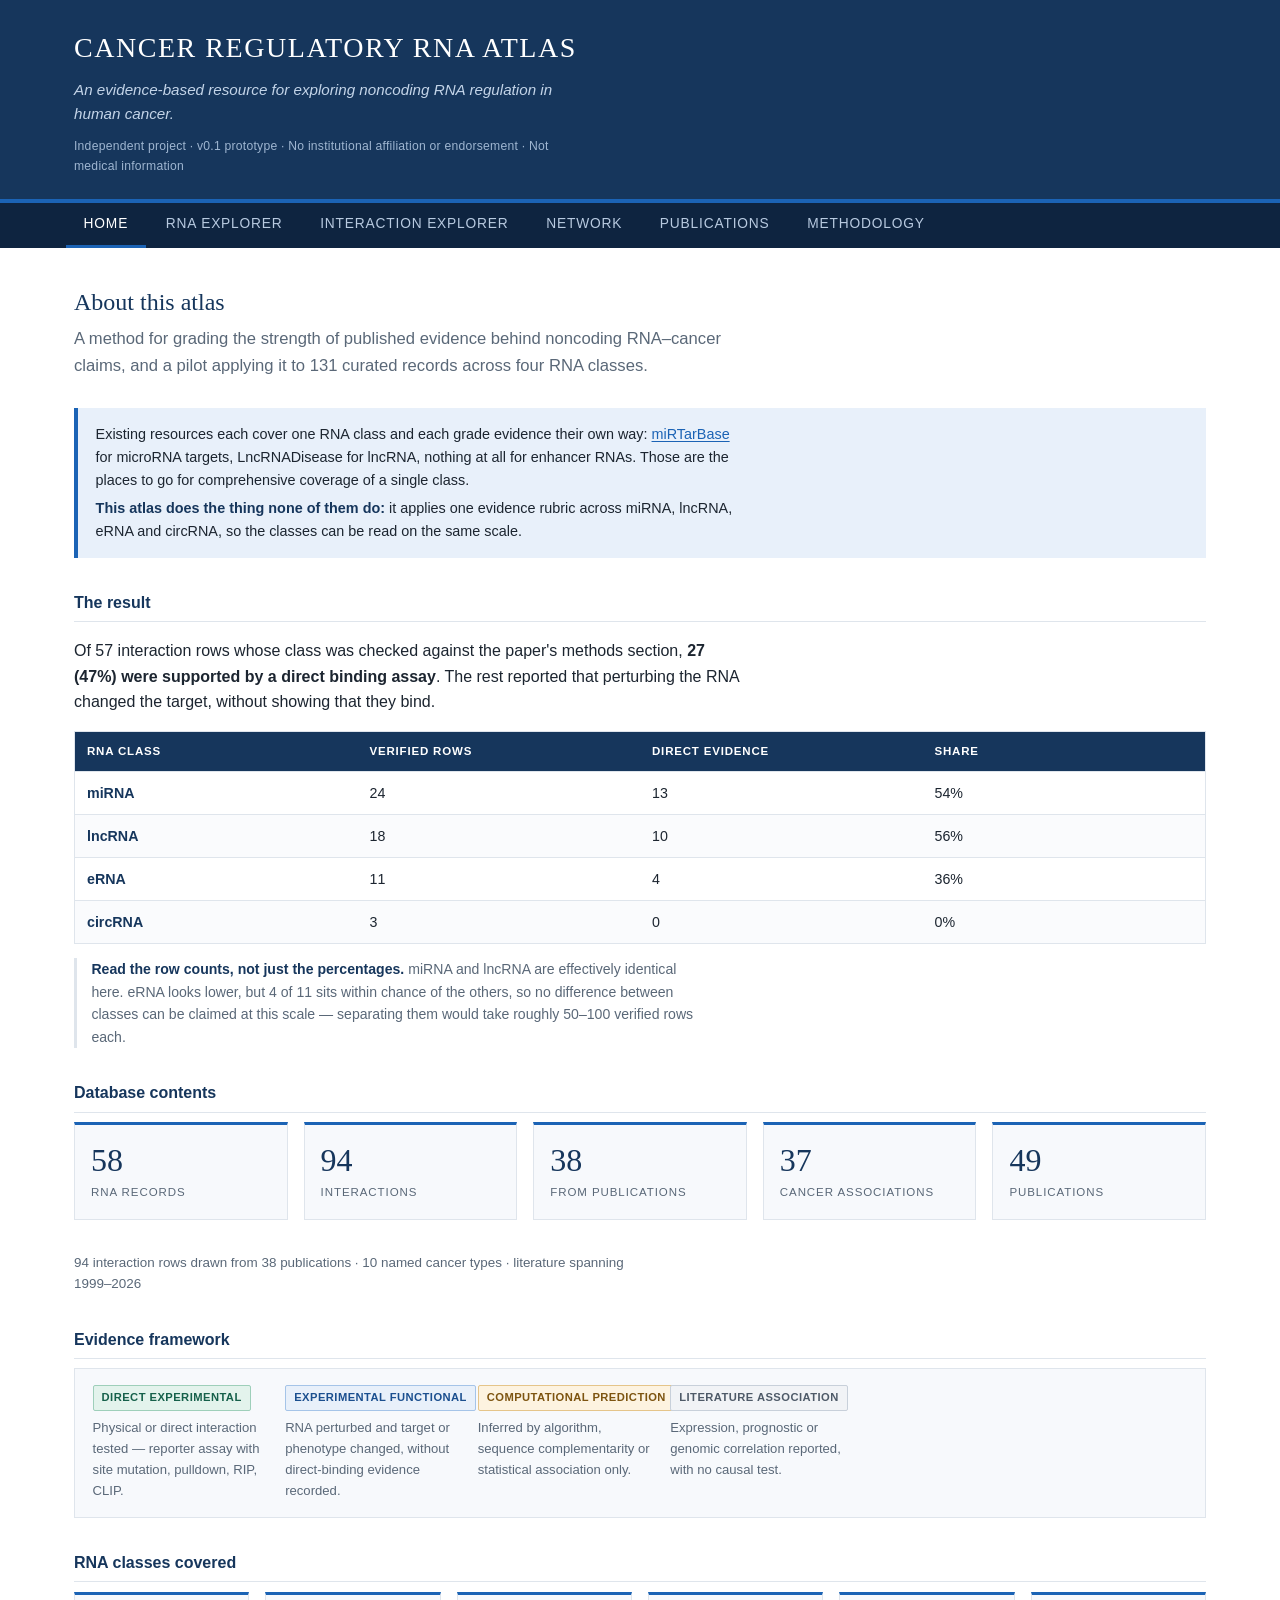
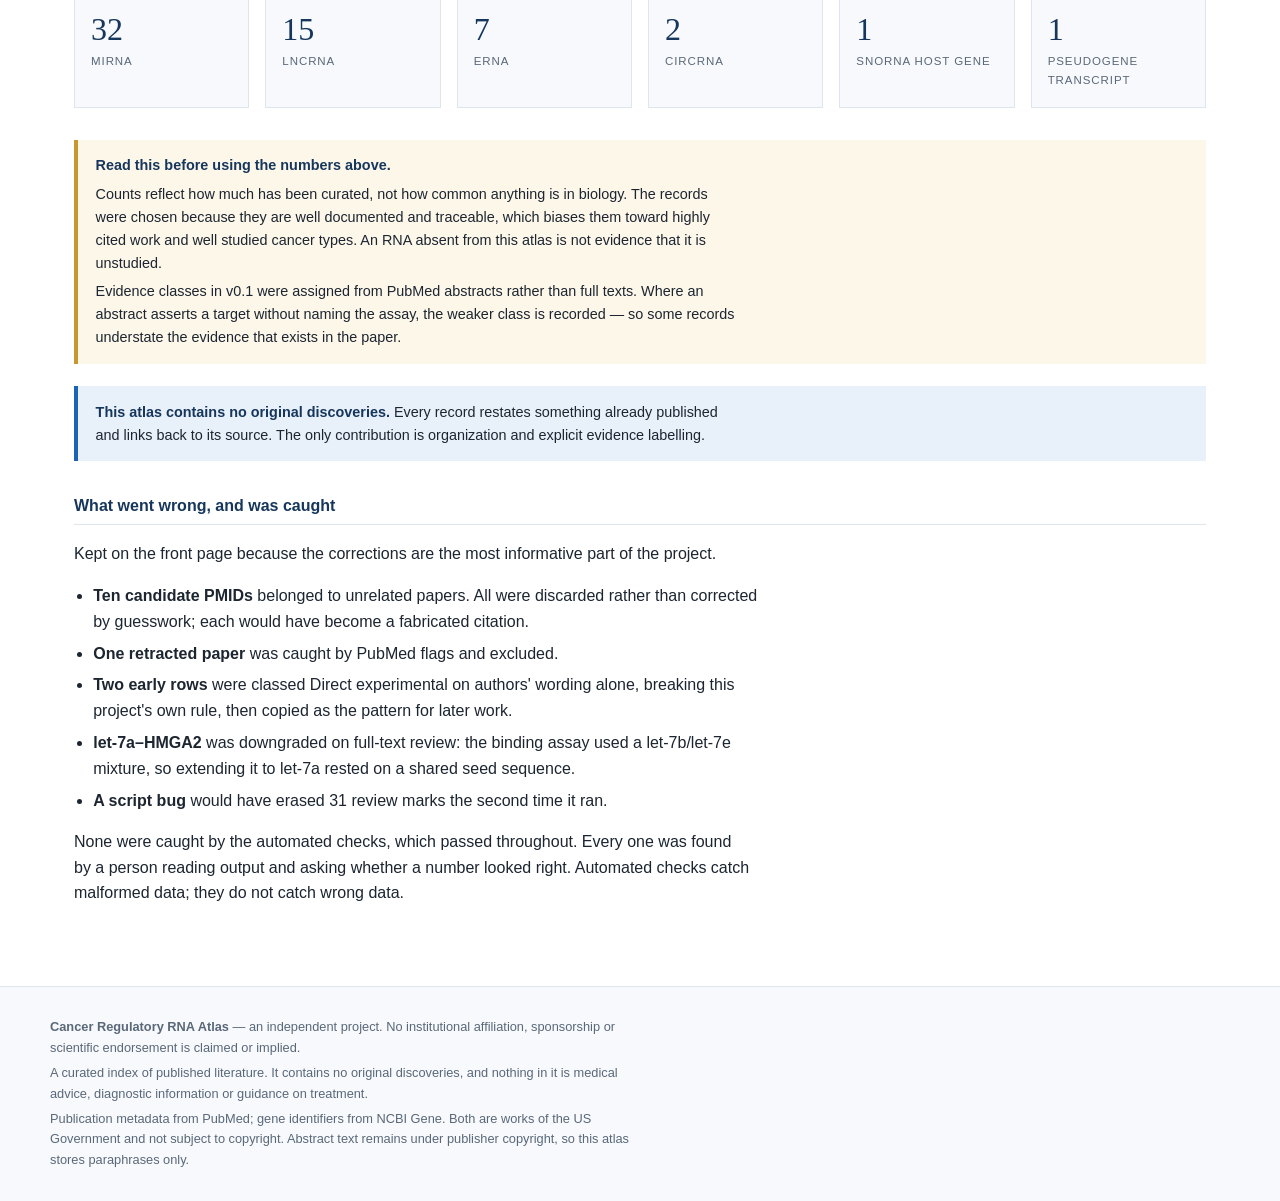
==== commit d4a2f60a: "Reframe the scope note: state what this does, not what it lacks The previous version conceded inferi" ====
--- a/website/index.html
+++ b/website/index.html
@@ -38,14 +38,13 @@
     claims, and a pilot applying it to 131 curated records across four RNA classes.
   </p>
 
-  <div class="notice caution">
-    <p><strong>This is a pilot, not a comprehensive database.</strong> For microRNA&ndash;target
-      interactions, <a href="https://mirtarbase.cuhk.edu.cn/" target="_blank" rel="noopener">miRTarBase</a>
-      holds over 400,000 curated entries with its own validation tiers and is better than this in
-      every way that size matters.</p>
-    <p>What no existing resource does is apply <em>one</em> evidence rubric across miRNA, lncRNA,
-      eRNA and circRNA, so the classes can be compared on the same scale. That is the gap this
-      pilot was built to test &mdash; and the sample here is too small to settle it.</p>
+  <div class="notice">
+    <p>Existing resources each cover one RNA class and each grade evidence their own way:
+      <a href="https://mirtarbase.cuhk.edu.cn/" target="_blank" rel="noopener">miRTarBase</a> for
+      microRNA targets, LncRNADisease for lncRNA, nothing at all for enhancer RNAs. Those are the
+      places to go for comprehensive coverage of a single class.</p>
+    <p><strong>This atlas does the thing none of them do:</strong> it applies one evidence rubric
+      across miRNA, lncRNA, eRNA and circRNA, so the classes can be read on the same scale.</p>
   </div>
 
   <h3>The result</h3>
@@ -65,12 +64,10 @@
     </table>
   </div>
 
-  <div class="notice caution">
-    <p><strong>These classes cannot be distinguished at this sample size.</strong> miRNA and
-      lncRNA are effectively identical; eRNA looks lower, but 4 of 11 sits well within chance of
-      the others. Answering the question would need roughly 50&ndash;100 verified rows per class.</p>
-    <p>The honest finding is that the method works and the sample is too small to use it.</p>
-  </div>
+  <p class="caveat"><strong>Read the row counts, not just the percentages.</strong> miRNA and
+    lncRNA are effectively identical here. eRNA looks lower, but 4 of 11 sits within chance of the
+    others, so no difference between classes can be claimed at this scale &mdash; separating them
+    would take roughly 50&ndash;100 verified rows each.</p>
 
   <h3>Database contents</h3>
   <div class="stats" id="home-stats"></div>
--- a/website/styles.css
+++ b/website/styles.css
@@ -550,3 +550,14 @@
   white-space: nowrap;
   cursor: help;
 }
+
+/* A caveat tied to a specific figure: present and legible, but not a warning box. */
+.caveat {
+  font-size: 0.88rem;
+  color: var(--ink-soft);
+  border-left: 3px solid var(--rule);
+  padding-left: 0.9rem;
+  margin: 0.9rem 0 0;
+  max-width: 80ch;
+}
+.caveat strong { color: var(--navy); }
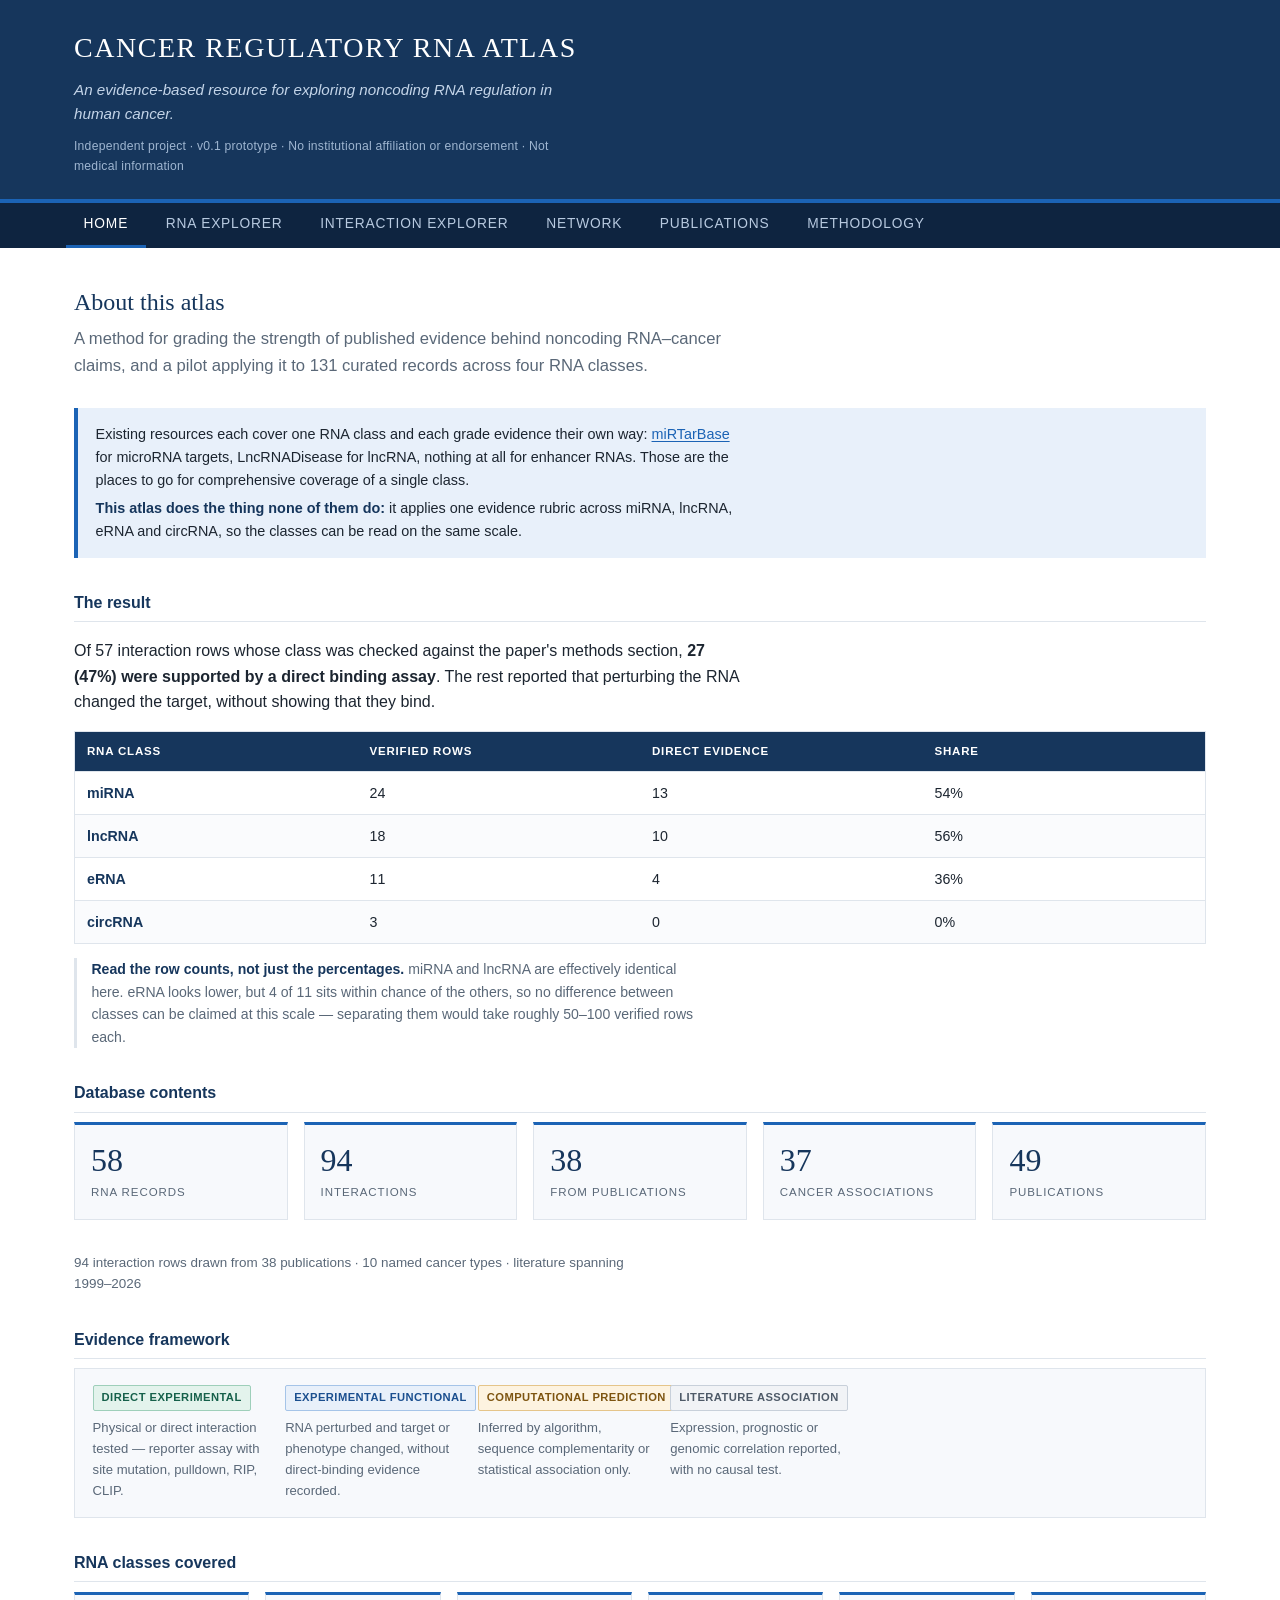
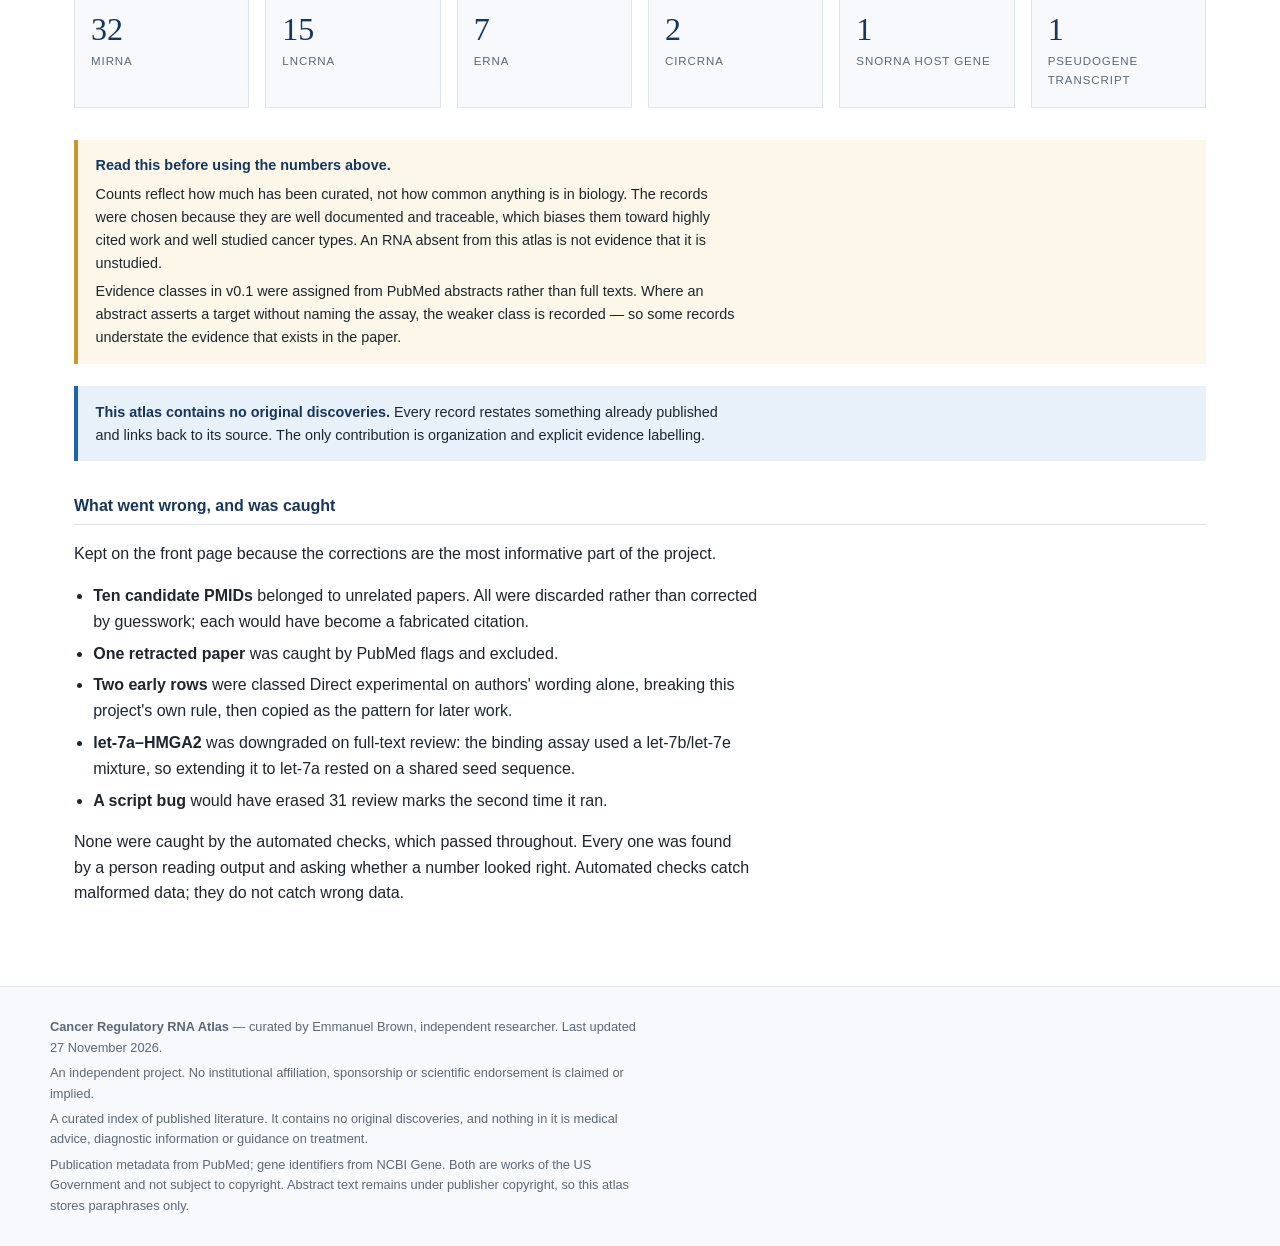
==== commit 9c4639b5: "Add author attribution, build date, and a Pages redirect Footer and README credit Emmanuel Brown as " ====
--- a/website/index.html
+++ b/website/index.html
@@ -282,6 +282,9 @@
     a summary of how records were made and what they can and cannot support.</p>
 
   <h3>How records were curated</h3>
+  <p>All curation and evidence classification was done by <strong>Emmanuel Brown</strong>, an
+    independent researcher. The judgment calls recorded throughout &mdash; which class a source
+    supports, when to record the weaker one, which records to exclude &mdash; are his.</p>
   <p>Records were curated by hand from two official sources: <a href="https://pubmed.ncbi.nlm.nih.gov/">PubMed</a>
     via the <a href="https://www.ncbi.nlm.nih.gov/books/NBK25501/">NCBI E-utilities</a> for publication
     metadata and abstracts, and <a href="https://www.ncbi.nlm.nih.gov/gene/">NCBI Gene</a> for stable
@@ -347,8 +350,10 @@
 
 <footer>
   <div class="inner">
-    <p><strong>Cancer Regulatory RNA Atlas</strong> &mdash; an independent project. No institutional
-      affiliation, sponsorship or scientific endorsement is claimed or implied.</p>
+    <p><strong>Cancer Regulatory RNA Atlas</strong> &mdash; curated by Emmanuel Brown,
+      independent researcher. Last updated <span id="built-date">&mdash;</span>.</p>
+    <p>An independent project. No institutional affiliation, sponsorship or scientific
+      endorsement is claimed or implied.</p>
     <p>A curated index of published literature. It contains no original discoveries, and nothing in
       it is medical advice, diagnostic information or guidance on treatment.</p>
     <p>Publication metadata from PubMed; gene identifiers from NCBI Gene. Both are works of the
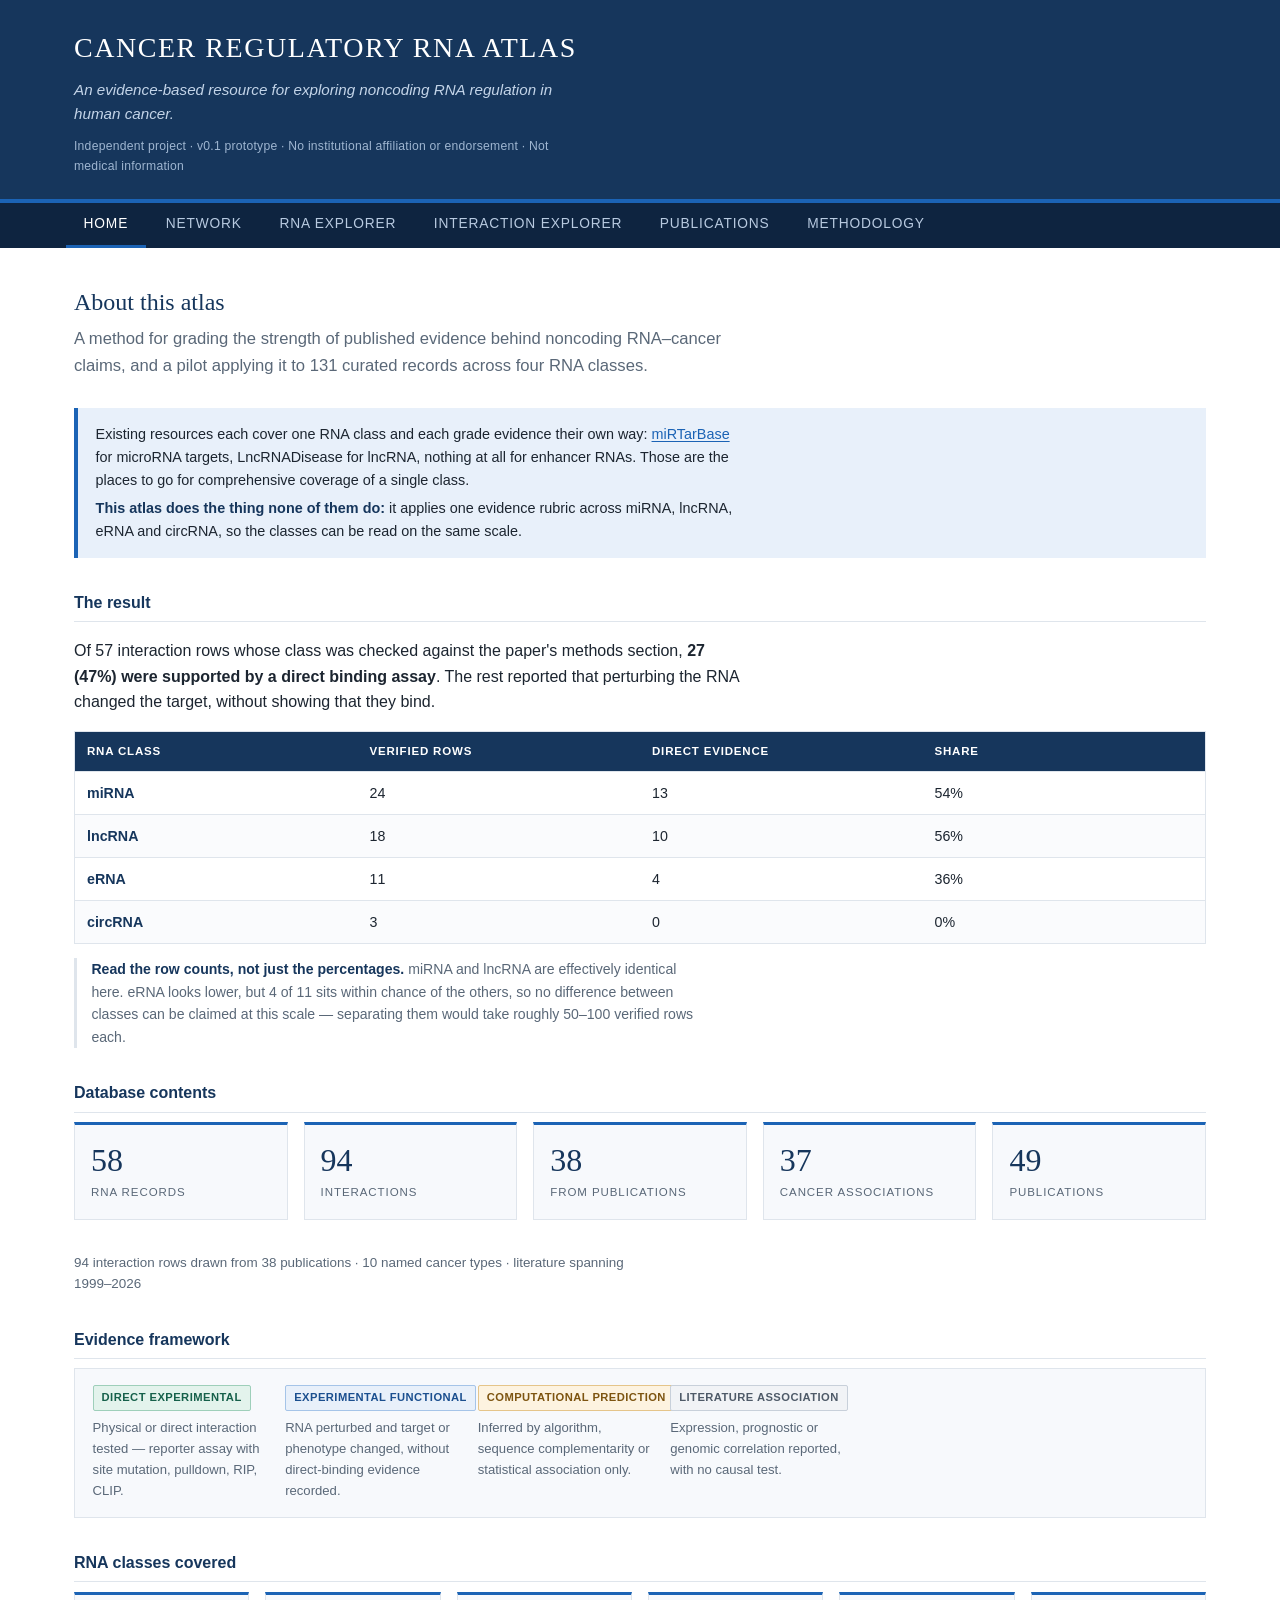
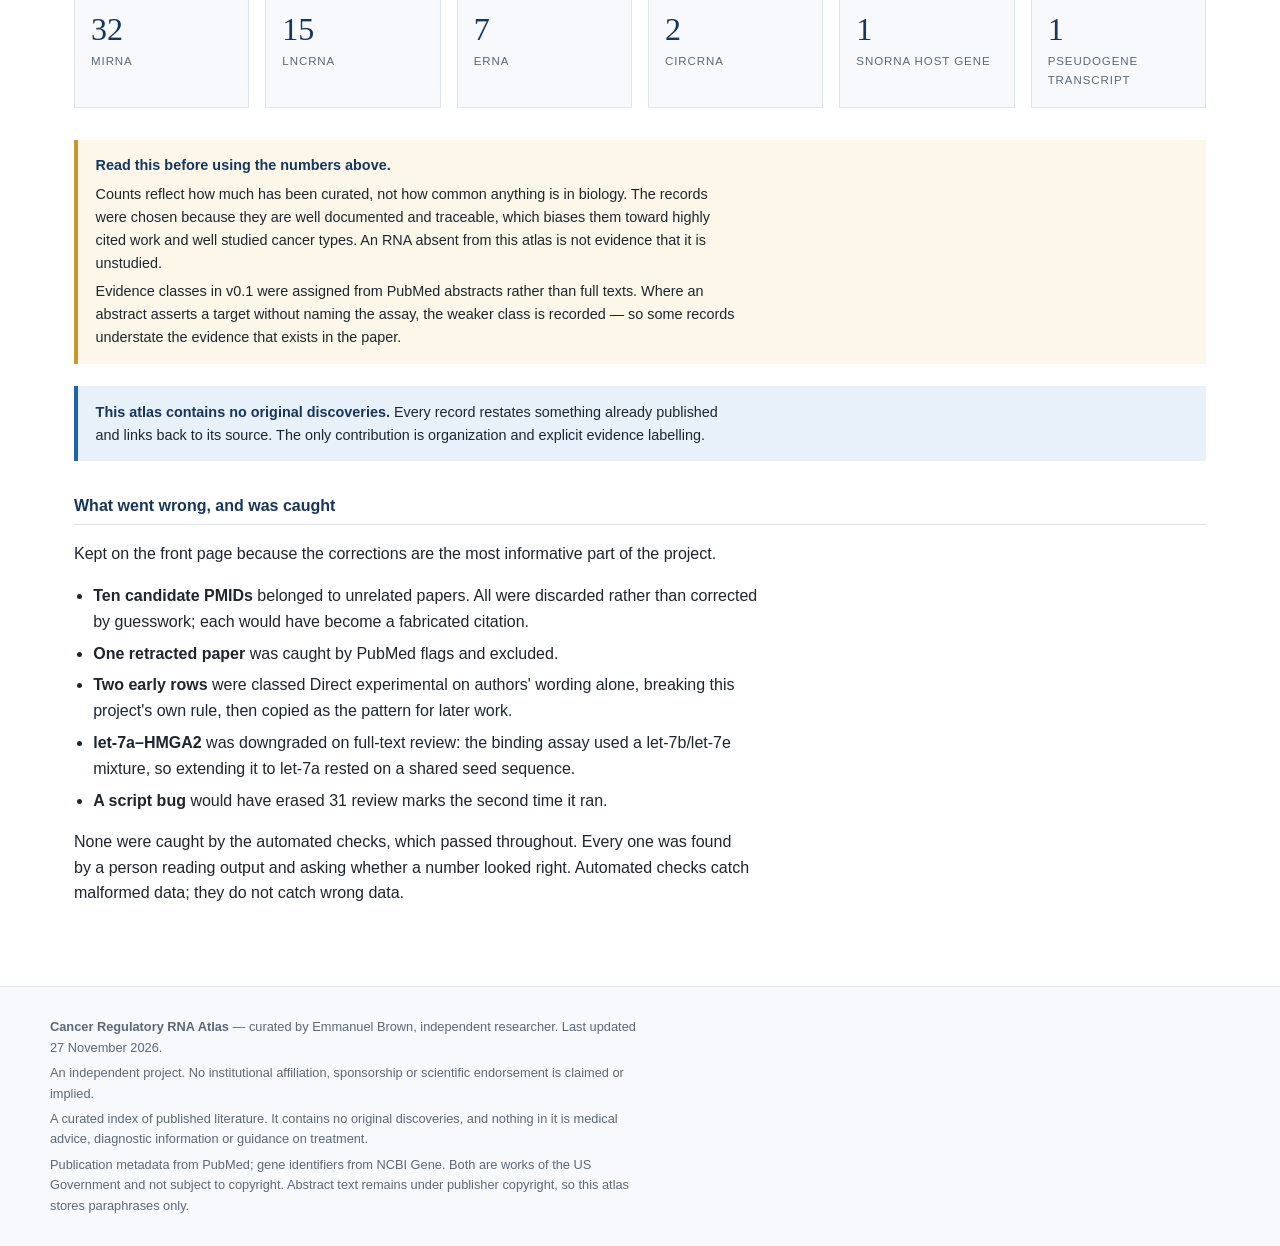
==== commit 15ce4d5a: "Move the Network tab to second position The graph is the most legible thing in the atlas at a glance" ====
--- a/website/index.html
+++ b/website/index.html
@@ -20,9 +20,9 @@
 <nav class="tabs">
   <ul role="tablist">
     <li><button role="tab" data-panel="home" aria-selected="true">Home</button></li>
+    <li><button role="tab" data-panel="network" aria-selected="false">Network</button></li>
     <li><button role="tab" data-panel="rnas" aria-selected="false">RNA Explorer</button></li>
     <li><button role="tab" data-panel="interactions" aria-selected="false">Interaction Explorer</button></li>
-    <li><button role="tab" data-panel="network" aria-selected="false">Network</button></li>
     <li><button role="tab" data-panel="publications" aria-selected="false">Publications</button></li>
     <li><button role="tab" data-panel="methodology" aria-selected="false">Methodology</button></li>
   </ul>
